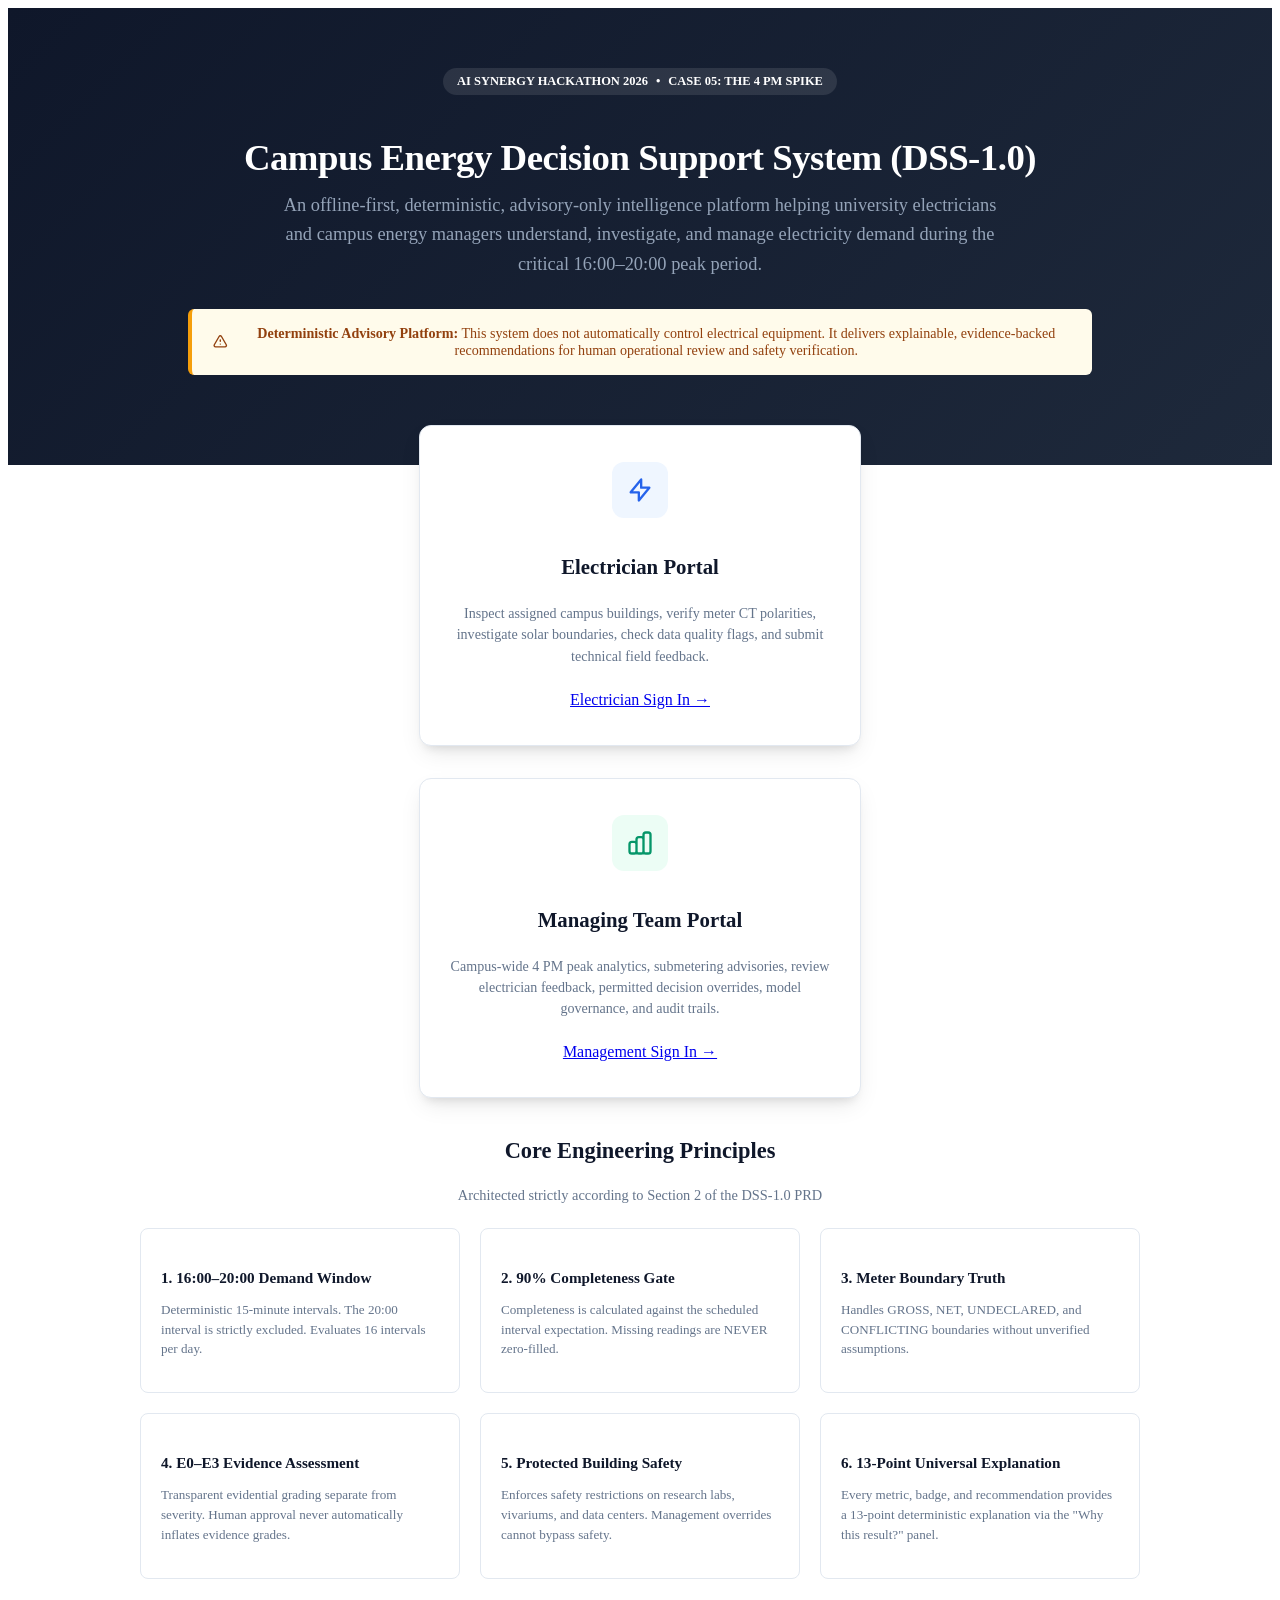
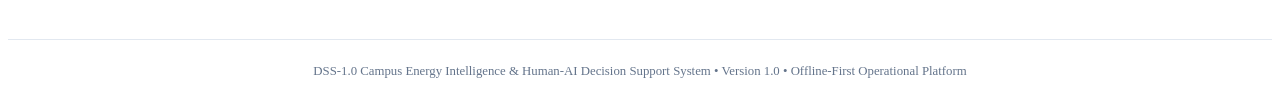
==== app/static/index.html @ 559f5844 "first commit" ====
<!DOCTYPE html>
<html lang="en">
<head>
  <meta charset="UTF-8">
  <meta name="viewport" content="width=device-width, initial-scale=1.0">
  <title>DSS-1.0 | Campus Energy Intelligence & Human-AI Decision Support System</title>
  <link rel="stylesheet" href="/static/css/styles.css">
  <style>
    .landing-hero {
      background: linear-gradient(135deg, #0f172a 0%, #1e293b 100%);
      color: white;
      padding: 60px 30px;
      text-align: center;
    }
    .landing-hero h1 {
      font-size: 2.3rem;
      font-weight: 800;
      letter-spacing: -0.5px;
      margin-bottom: 12px;
    }
    .landing-hero p {
      font-size: 1.15rem;
      color: #94a3b8;
      max-width: 720px;
      margin: 0 auto 30px auto;
      line-height: 1.6;
    }
    .login-cards-container {
      display: flex;
      justify-content: center;
      gap: 32px;
      max-width: 900px;
      margin: -40px auto 40px auto;
      padding: 0 20px;
      flex-wrap: wrap;
    }
    .login-card {
      background: white;
      border-radius: 12px;
      padding: 36px 30px;
      width: 380px;
      box-shadow: 0 10px 25px -5px rgba(0,0,0,0.1), 0 8px 10px -6px rgba(0,0,0,0.1);
      border: 1px solid #e2e8f0;
      display: flex;
      flex-direction: column;
      align-items: center;
      text-align: center;
    }
    .login-card-icon {
      width: 56px;
      height: 56px;
      border-radius: 12px;
      display: flex;
      align-items: center;
      justify-content: center;
      margin-bottom: 20px;
    }
    .login-card h2 {
      font-size: 1.3rem;
      font-weight: 700;
      color: #0f172a;
      margin-bottom: 10px;
    }
    .login-card p {
      font-size: 0.88rem;
      color: #64748b;
      line-height: 1.5;
      margin-bottom: 24px;
      flex: 1;
    }
    .principles-section {
      max-width: 1000px;
      margin: 20px auto 60px auto;
      padding: 0 20px;
    }
    .principles-grid {
      display: grid;
      grid-template-columns: repeat(auto-fit, minmax(280px, 1fr));
      gap: 20px;
      margin-top: 24px;
    }
    .principle-box {
      background: white;
      padding: 20px;
      border-radius: 8px;
      border: 1px solid #e2e8f0;
    }
    .principle-box h4 {
      font-size: 0.95rem;
      font-weight: 700;
      color: #0f172a;
      margin-bottom: 8px;
    }
    .principle-box p {
      font-size: 0.82rem;
      color: #64748b;
      line-height: 1.5;
    }
    .advisory-banner {
      background-color: #fffbeb;
      border-left: 4px solid #f59e0b;
      padding: 16px 20px;
      border-radius: 6px;
      max-width: 860px;
      margin: 0 auto 30px auto;
      font-size: 0.88rem;
      color: #92400e;
      display: flex;
      align-items: center;
      gap: 12px;
    }
  </style>
</head>
<body>

  <header class="landing-hero">
    <div style="display: inline-flex; align-items: center; gap: 8px; background: rgba(255,255,255,0.1); padding: 6px 14px; border-radius: 20px; font-size: 0.78rem; font-weight: 600; margin-bottom: 16px;">
      <span>AI SYNERGY HACKATHON 2026</span> &bull; <span>CASE 05: THE 4 PM SPIKE</span>
    </div>
    <h1>Campus Energy Decision Support System (DSS-1.0)</h1>
    <p>
      An offline-first, deterministic, advisory-only intelligence platform helping university electricians and campus energy managers understand, investigate, and manage electricity demand during the critical 16:00–20:00 peak period.
    </p>

    <div class="advisory-banner">
      <svg width="24" height="24" fill="none" stroke="currentColor" viewBox="0 0 24 24"><path stroke-linecap="round" stroke-linejoin="round" stroke-width="2" d="M12 9v2m0 4h.01m-6.938 4h13.856c1.54 0 2.502-1.667 1.732-3L13.732 4c-.77-1.333-2.694-1.333-3.464 0L3.34 16c-.77 1.333.192 3 1.732 3z"></path></svg>
      <div>
        <strong>Deterministic Advisory Platform:</strong> This system does not automatically control electrical equipment. It delivers explainable, evidence-backed recommendations for human operational review and safety verification.
      </div>
    </div>
  </header>

  <main>
    <div class="login-cards-container">
      <!-- Electrician Entry -->
      <div class="login-card">
        <div class="login-card-icon" style="background-color: #eff6ff; color: #2563eb;">
          <svg width="28" height="28" fill="none" stroke="currentColor" viewBox="0 0 24 24"><path stroke-linecap="round" stroke-linejoin="round" stroke-width="2" d="M13 10V3L4 14h7v7l9-11h-7z"></path></svg>
        </div>
        <h2>Electrician Portal</h2>
        <p>
          Inspect assigned campus buildings, verify meter CT polarities, investigate solar boundaries, check data quality flags, and submit technical field feedback.
        </p>
        <a href="/login/electrician" class="btn btn-primary" style="width: 100%;">Electrician Sign In &rarr;</a>
      </div>

      <!-- Management Entry -->
      <div class="login-card">
        <div class="login-card-icon" style="background-color: #ecfdf5; color: #059669;">
          <svg width="28" height="28" fill="none" stroke="currentColor" viewBox="0 0 24 24"><path stroke-linecap="round" stroke-linejoin="round" stroke-width="2" d="M9 19v-6a2 2 0 00-2-2H5a2 2 0 00-2 2v6a2 2 0 002 2h2a2 2 0 002-2zm0 0V9a2 2 0 012-2h2a2 2 0 012 2v10m-6 0a2 2 0 002 2h2a2 2 0 002-2m0 0V5a2 2 0 012-2h2a2 2 0 012 2v14a2 2 0 01-2 2h-2a2 2 0 01-2-2z"></path></svg>
        </div>
        <h2>Managing Team Portal</h2>
        <p>
          Campus-wide 4 PM peak analytics, submetering advisories, review electrician feedback, permitted decision overrides, model governance, and audit trails.
        </p>
        <a href="/login/management" class="btn btn-success" style="width: 100%;">Management Sign In &rarr;</a>
      </div>
    </div>

    <!-- Core Principles Section -->
    <section class="principles-section">
      <div style="text-align: center; margin-bottom: 20px;">
        <h3 style="font-size: 1.4rem; font-weight: 700; color: #0f172a;">Core Engineering Principles</h3>
        <p style="color: #64748b; font-size: 0.9rem;">Architected strictly according to Section 2 of the DSS-1.0 PRD</p>
      </div>

      <div class="principles-grid">
        <div class="principle-box">
          <h4>1. 16:00–20:00 Demand Window</h4>
          <p>Deterministic 15-minute intervals. The 20:00 interval is strictly excluded. Evaluates 16 intervals per day.</p>
        </div>
        <div class="principle-box">
          <h4>2. 90% Completeness Gate</h4>
          <p>Completeness is calculated against the scheduled interval expectation. Missing readings are NEVER zero-filled.</p>
        </div>
        <div class="principle-box">
          <h4>3. Meter Boundary Truth</h4>
          <p>Handles GROSS, NET, UNDECLARED, and CONFLICTING boundaries without unverified assumptions.</p>
        </div>
        <div class="principle-box">
          <h4>4. E0–E3 Evidence Assessment</h4>
          <p>Transparent evidential grading separate from severity. Human approval never automatically inflates evidence grades.</p>
        </div>
        <div class="principle-box">
          <h4>5. Protected Building Safety</h4>
          <p>Enforces safety restrictions on research labs, vivariums, and data centers. Management overrides cannot bypass safety.</p>
        </div>
        <div class="principle-box">
          <h4>6. 13-Point Universal Explanation</h4>
          <p>Every metric, badge, and recommendation provides a 13-point deterministic explanation via the "Why this result?" panel.</p>
        </div>
      </div>
    </section>
  </main>

  <footer style="text-align: center; padding: 24px; color: #64748b; font-size: 0.8rem; border-top: 1px solid #e2e8f0; background: white;">
    DSS-1.0 Campus Energy Intelligence & Human-AI Decision Support System &bull; Version 1.0 &bull; Offline-First Operational Platform
  </footer>

</body>
</html>
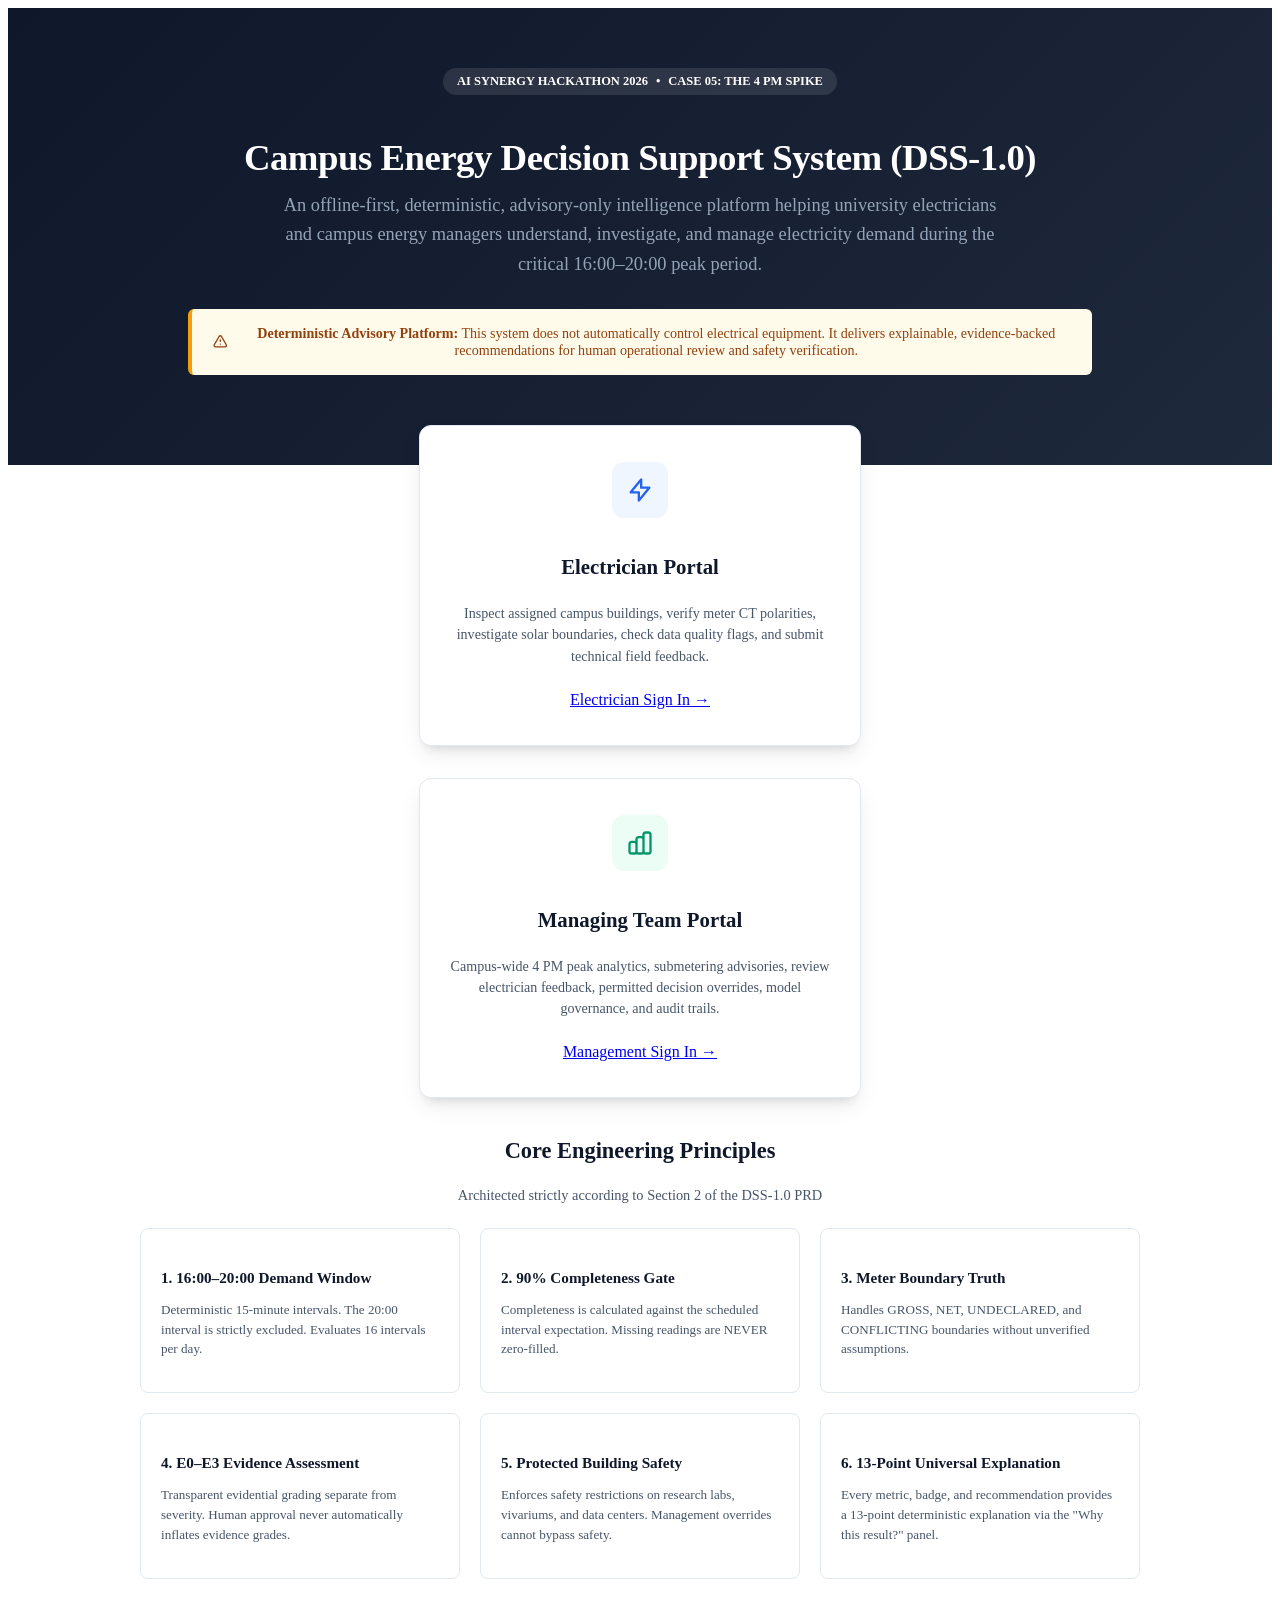
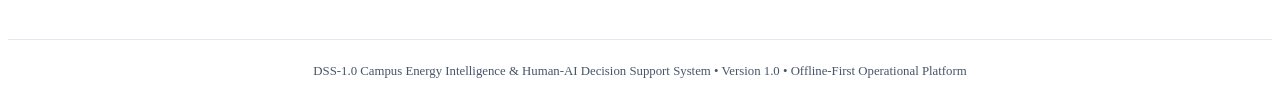
==== commit 68d8f33e: "final fixes" ====
--- a/app/static/index.html
+++ b/app/static/index.html
@@ -4,6 +4,17 @@
   <meta charset="UTF-8">
   <meta name="viewport" content="width=device-width, initial-scale=1.0">
   <title>DSS-1.0 | Campus Energy Intelligence & Human-AI Decision Support System</title>
+  <meta name="description" content="4PM Spike is an explainable campus energy decision-support system for analysing peak electricity demand, validating meter and solar data, and supporting evidence-based human decisions.">
+  <meta name="robots" content="index, follow">
+  <link rel="canonical" href="https://4pmspike.vercel.app/">
+  <meta property="og:type" content="website">
+  <meta property="og:url" content="https://4pmspike.vercel.app/">
+  <meta property="og:title" content="4PM Spike | Campus Energy Decision Support System">
+  <meta property="og:description" content="Analyse campus peak electricity demand, investigate meter and solar data, and make evidence-based energy decisions with Human-AI collaboration.">
+  <meta property="og:image" content="https://4pmspike.vercel.app/static/img/4pm-spike-social.png">
+  <meta property="og:image:width" content="1200">
+  <meta property="og:image:height" content="630">
+  <meta property="og:image:alt" content="4PM Spike campus energy decision support system">
   <link rel="stylesheet" href="/static/css/styles.css">
   <style>
     .landing-hero {
@@ -63,7 +74,7 @@
     }
     .login-card p {
       font-size: 0.88rem;
-      color: #64748b;
+      color: #475569;
       line-height: 1.5;
       margin-bottom: 24px;
       flex: 1;
@@ -93,7 +104,7 @@
     }
     .principle-box p {
       font-size: 0.82rem;
-      color: #64748b;
+      color: #475569;
       line-height: 1.5;
     }
     .advisory-banner {
@@ -161,7 +172,7 @@
     <section class="principles-section">
       <div style="text-align: center; margin-bottom: 20px;">
         <h3 style="font-size: 1.4rem; font-weight: 700; color: #0f172a;">Core Engineering Principles</h3>
-        <p style="color: #64748b; font-size: 0.9rem;">Architected strictly according to Section 2 of the DSS-1.0 PRD</p>
+        <p style="color: #475569; font-size: 0.9rem;">Architected strictly according to Section 2 of the DSS-1.0 PRD</p>
       </div>
 
       <div class="principles-grid">
@@ -193,10 +204,9 @@
     </section>
   </main>
 
-  <footer style="text-align: center; padding: 24px; color: #64748b; font-size: 0.8rem; border-top: 1px solid #e2e8f0; background: white;">
+  <footer style="text-align: center; padding: 24px; color: #475569; font-size: 0.8rem; border-top: 1px solid #e2e8f0; background: white;">
     DSS-1.0 Campus Energy Intelligence & Human-AI Decision Support System &bull; Version 1.0 &bull; Offline-First Operational Platform
   </footer>
 
 </body>
 </html>
-
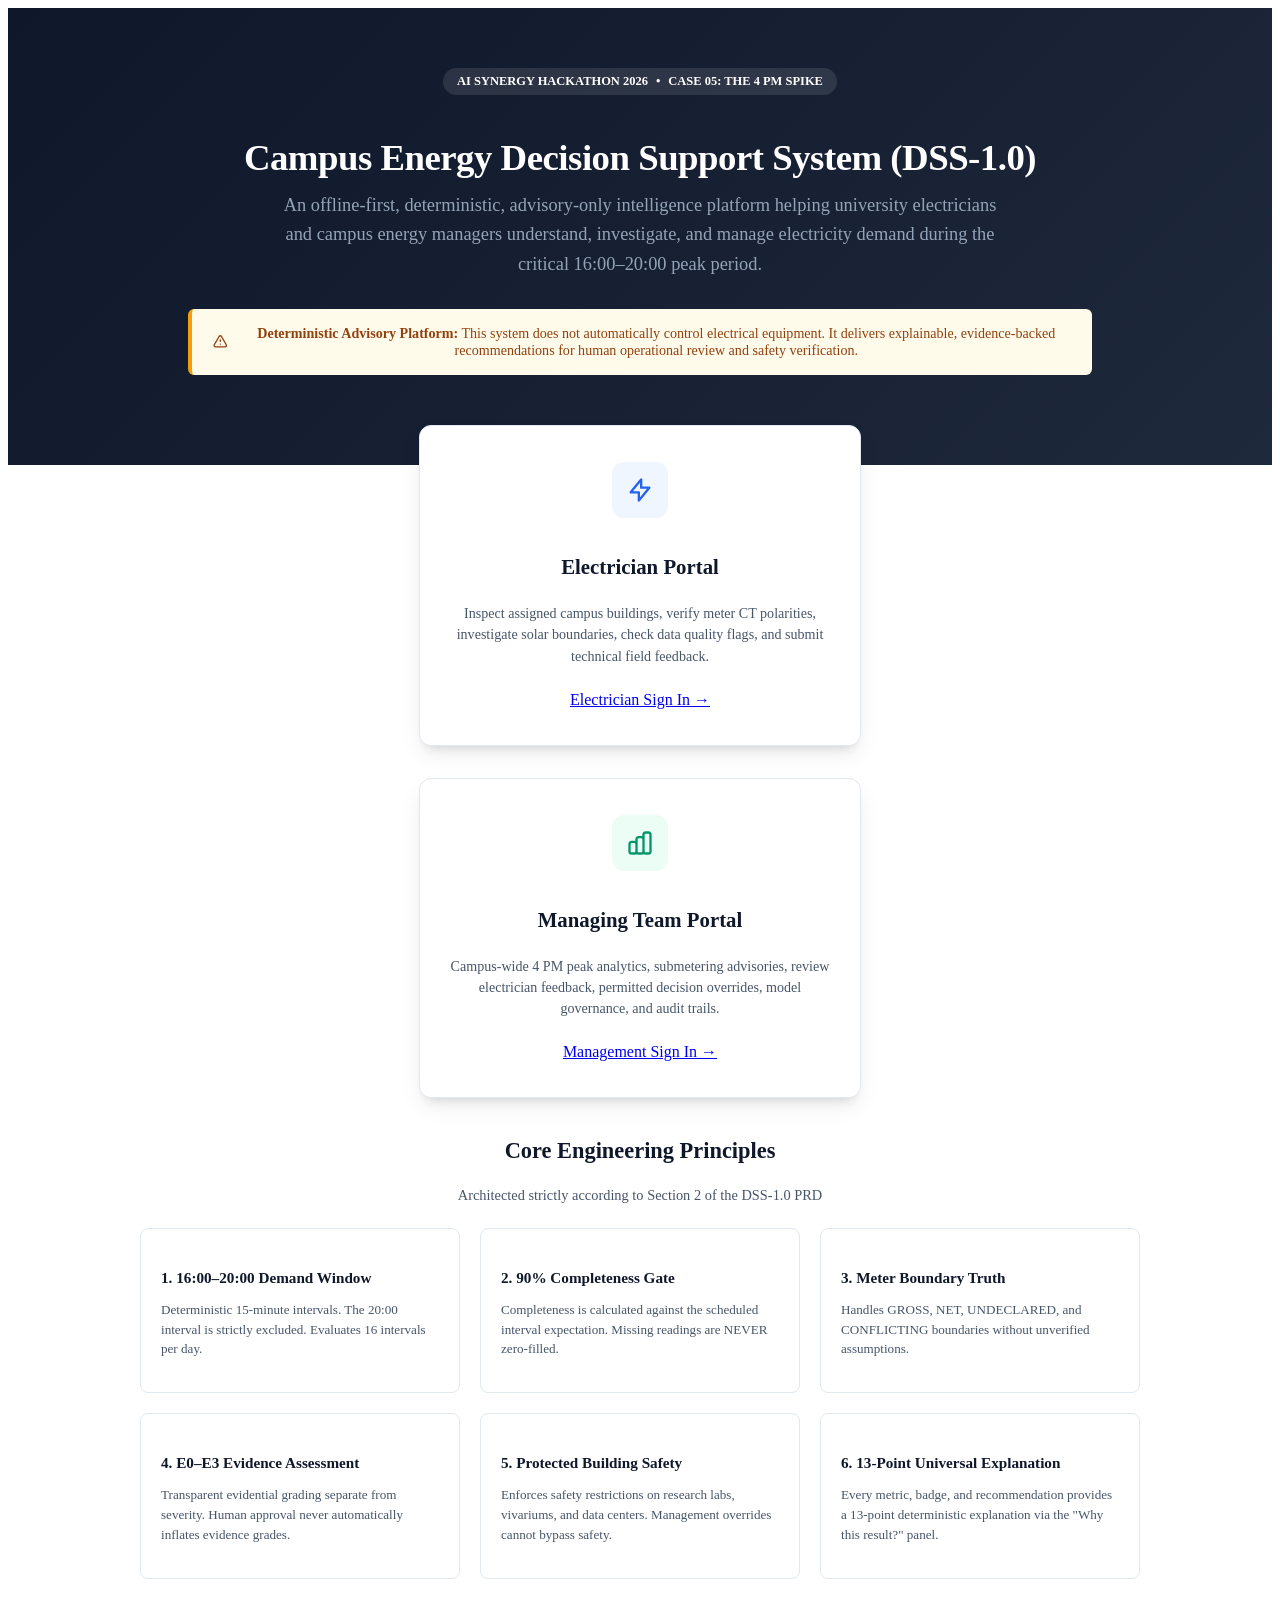
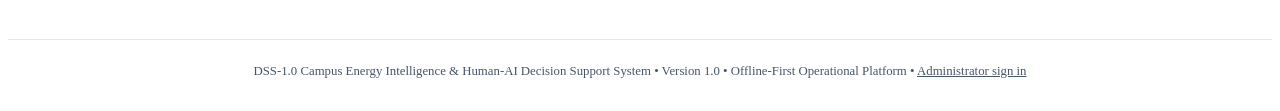
==== commit f4e80462: "final" ====
--- a/app/static/index.html
+++ b/app/static/index.html
@@ -206,6 +206,7 @@
 
   <footer style="text-align: center; padding: 24px; color: #475569; font-size: 0.8rem; border-top: 1px solid #e2e8f0; background: white;">
     DSS-1.0 Campus Energy Intelligence & Human-AI Decision Support System &bull; Version 1.0 &bull; Offline-First Operational Platform
+    <span aria-hidden="true">&bull;</span> <a href="/login/admin" style="color: #475569;">Administrator sign in</a>
   </footer>
 
 </body>
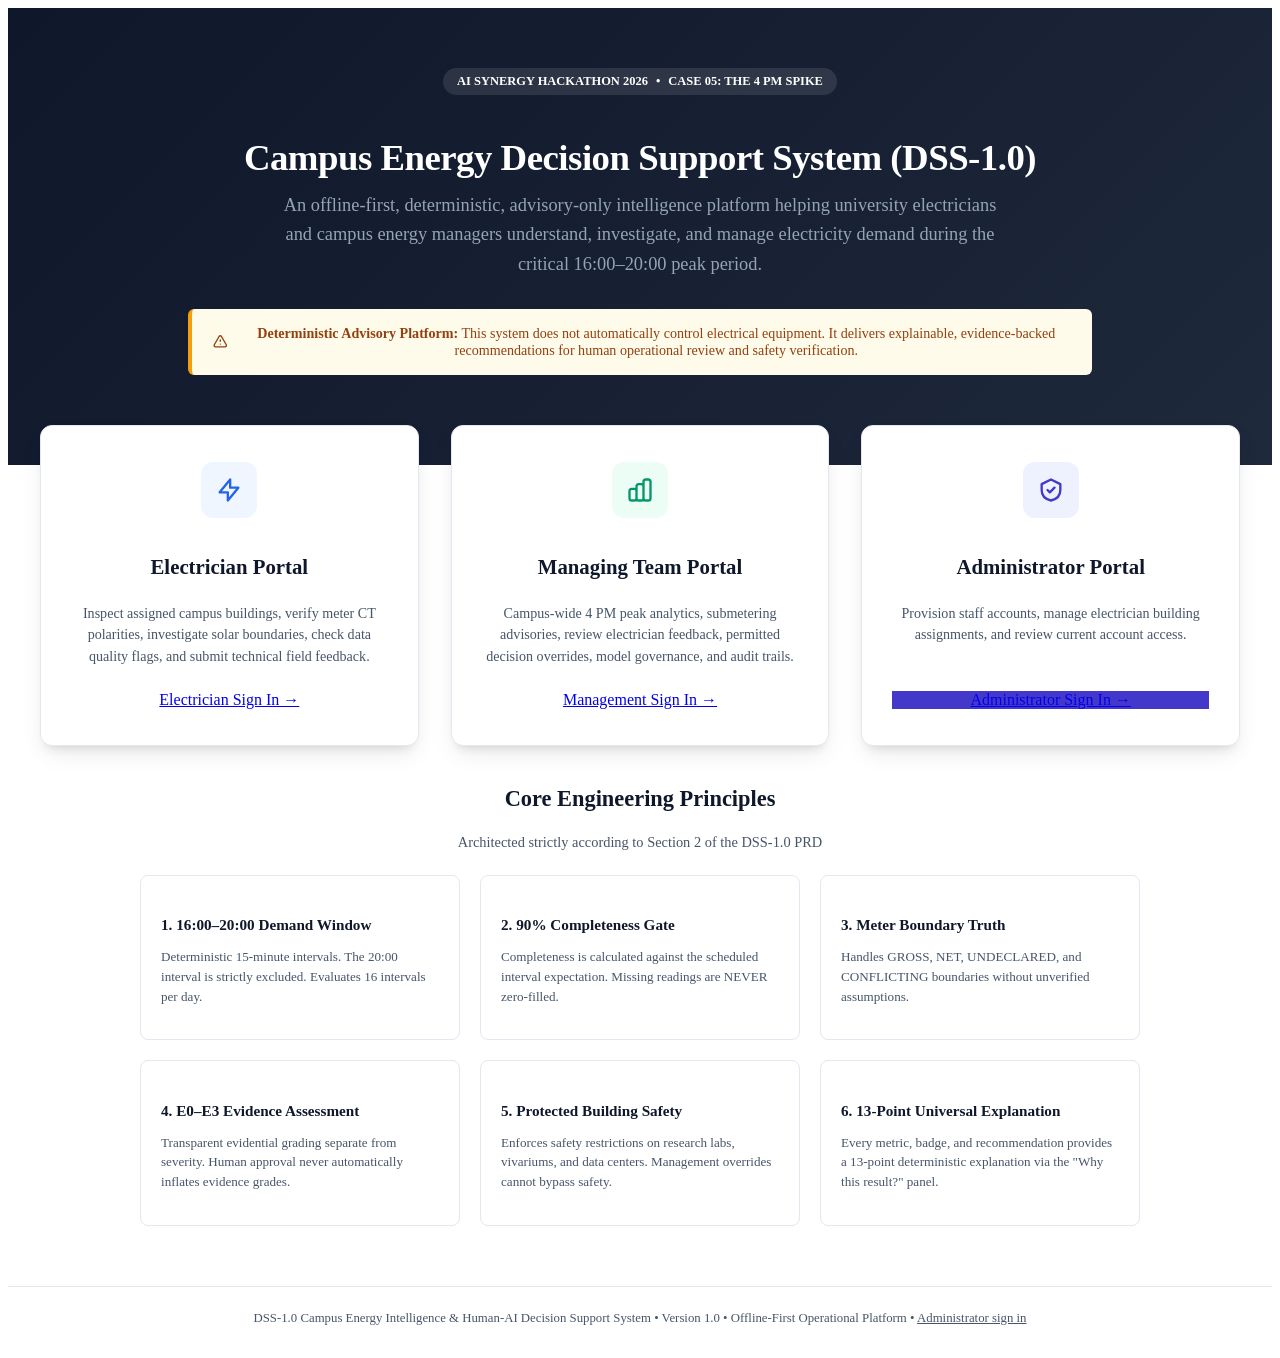
==== commit e4ed1d84: "admin portal" ====
--- a/app/static/index.html
+++ b/app/static/index.html
@@ -40,7 +40,7 @@
       display: flex;
       justify-content: center;
       gap: 32px;
-      max-width: 900px;
+      max-width: 1200px;
       margin: -40px auto 40px auto;
       padding: 0 20px;
       flex-wrap: wrap;
@@ -56,6 +56,8 @@
       flex-direction: column;
       align-items: center;
       text-align: center;
+      flex: 1 1 300px;
+      max-width: 360px;
     }
     .login-card-icon {
       width: 56px;
@@ -166,6 +168,18 @@
         </p>
         <a href="/login/management" class="btn btn-success" style="width: 100%;">Management Sign In &rarr;</a>
       </div>
+
+      <!-- Administrator Entry -->
+      <div class="login-card">
+        <div class="login-card-icon" style="background-color: #eef2ff; color: #4338ca;">
+          <svg width="28" height="28" fill="none" stroke="currentColor" viewBox="0 0 24 24" aria-hidden="true"><path stroke-linecap="round" stroke-linejoin="round" stroke-width="2" d="M12 3l8 4v5c0 5-3.4 8-8 9-4.6-1-8-4-8-9V7l8-4zm-3 9l2 2 4-4"></path></svg>
+        </div>
+        <h2>Administrator Portal</h2>
+        <p>
+          Provision staff accounts, manage electrician building assignments, and review current account access.
+        </p>
+        <a href="/login/admin" class="btn btn-primary" style="width: 100%; background-color: #4338ca;">Administrator Sign In &rarr;</a>
+      </div>
     </div>
 
     <!-- Core Principles Section -->
